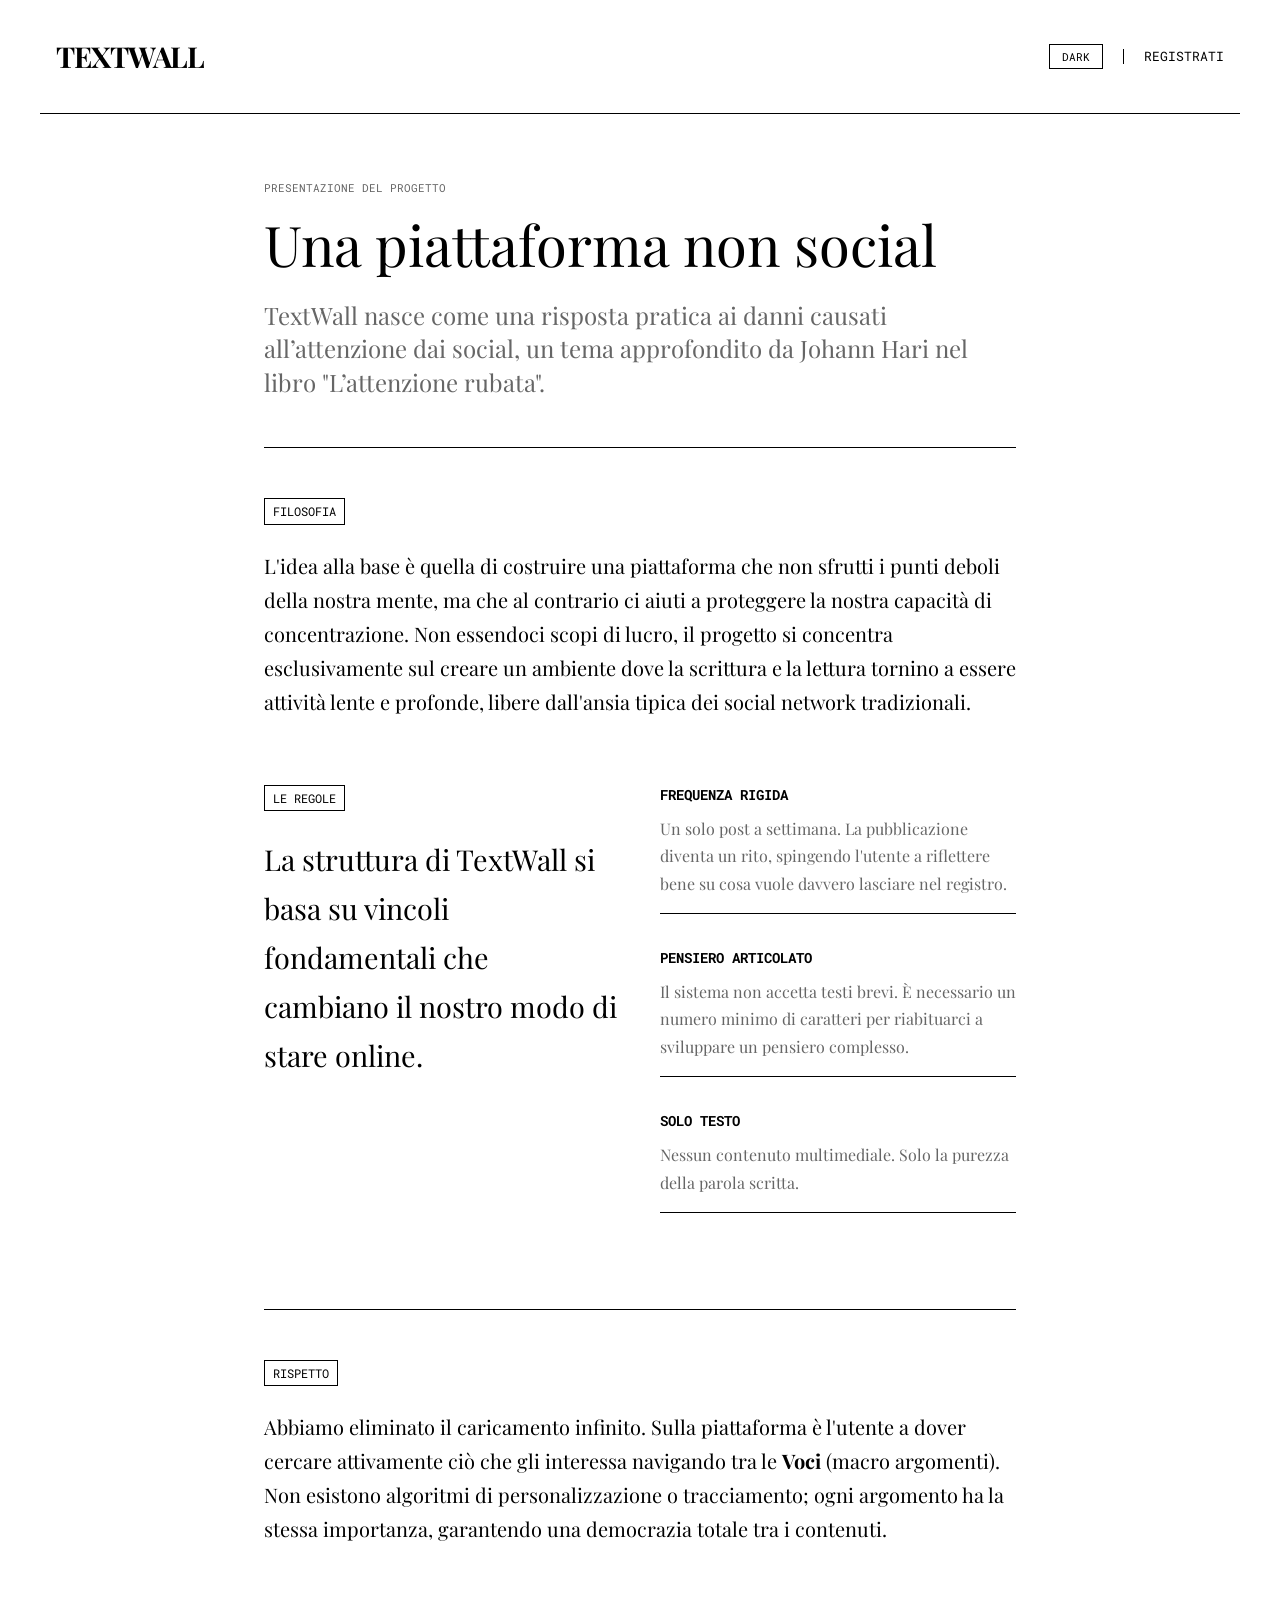
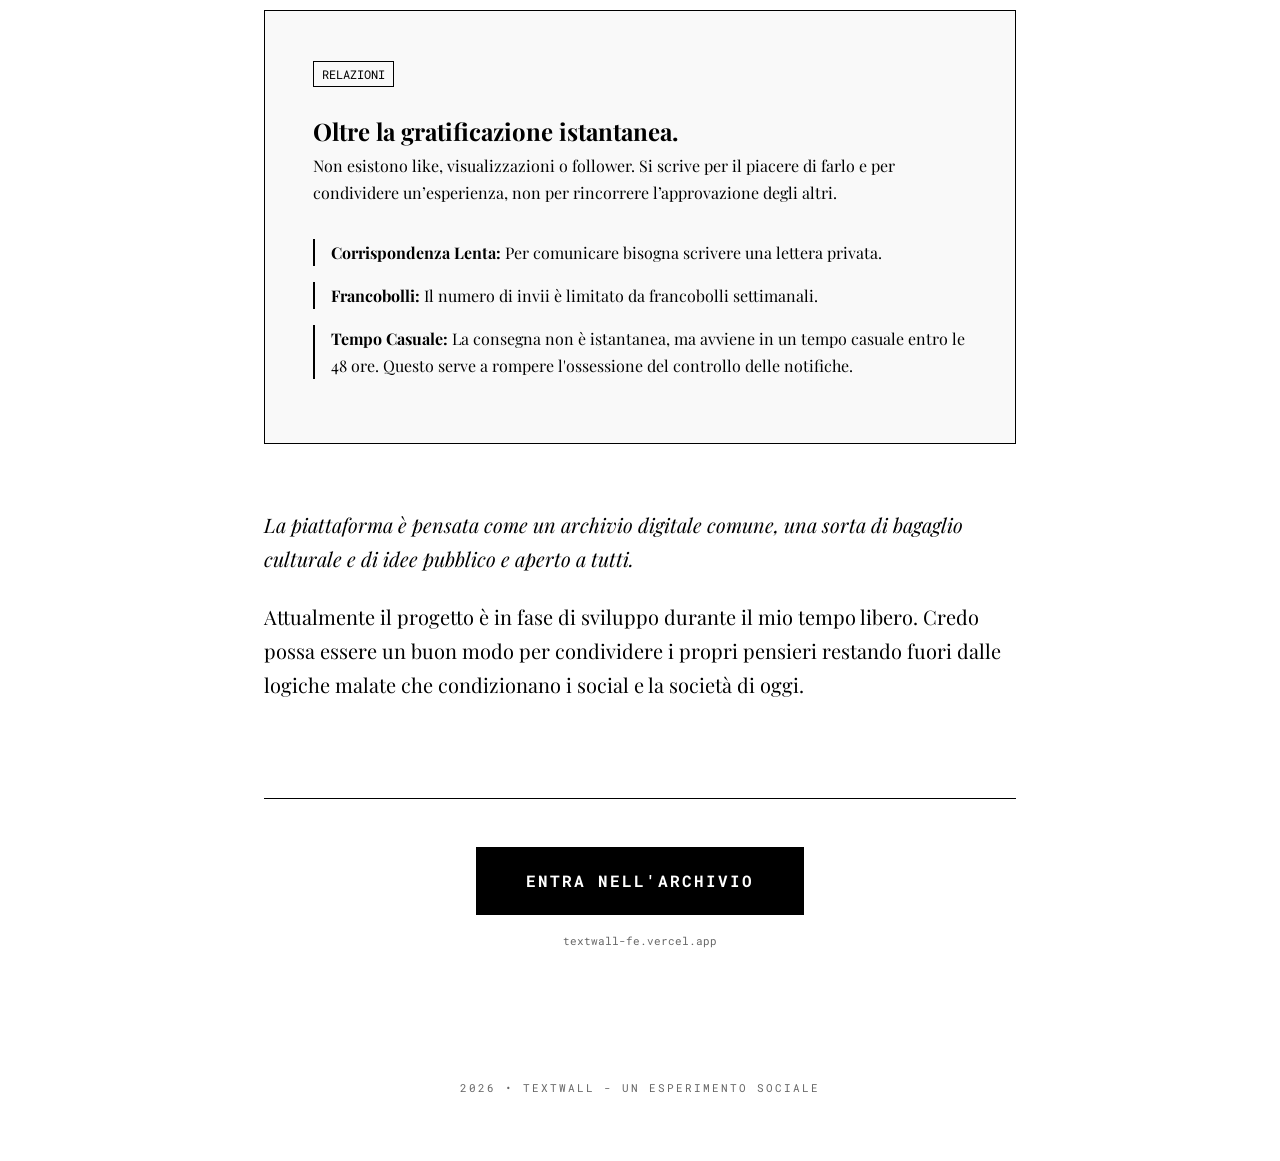
==== index.html @ 18a7e114 "init-landing-page" ====
<!DOCTYPE html>
<html lang="it">

<head>
  <meta charset="UTF-8">
  <meta name="viewport" content="width=device-width, initial-scale=1.0">
  <title>TextWall | Una piattaforma non social</title>
  <link rel="icon" href="logo.png" type="image/png">
  <link rel="stylesheet" href="style.css">
  <!-- Google Fonts -->
  <link
    href="https://fonts.googleapis.com/css2?family=Playfair+Display:ital,wght@0,400;0,700;1,400&family=Roboto+Mono:wght@300;400&display=swap"
    rel="stylesheet">
</head>

<body>

  <header class="navbar">
    <div class="logo">TEXTWALL</div>
    <nav class="nav-links">
      <button id="theme-toggle" class="btn-outline">DARK</button>
      <span class="divider"></span>
      <a href="https://textwall-fe.vercel.app/register" class="nav-item">Registrati</a>

    </nav>
  </header>

  <main class="container">
    <!-- Hero Section -->
    <section class="hero">
      <p class="section-label">PRESENTAZIONE DEL PROGETTO</p>
      <h1 class="main-title">Una piattaforma non social</h1>
      <p class="intro-text">
        TextWall nasce come una risposta pratica ai danni causati all’attenzione dai social,
        un tema approfondito da Johann Hari nel libro "L’attenzione rubata".
      </p>
    </section>

    <hr class="separator">

    <!-- Filosofia -->
    <section class="content-block">
      <div class="block-header">
        <span class="voice-tag">FILOSOFIA</span>
      </div>
      <div class="text-content">
        <p>
          L'idea alla base è quella di costruire una piattaforma che non sfrutti i punti deboli della nostra mente,
          ma che al contrario ci aiuti a proteggere la nostra capacità di concentrazione.
          Non essendoci scopi di lucro, il progetto si concentra esclusivamente sul creare un ambiente
          dove la scrittura e la lettura tornino a essere attività lente e profonde,
          libere dall'ansia tipica dei social network tradizionali.
        </p>
      </div>
    </section>

    <!-- Il Rito (Regole) -->
    <section class="content-block grid">
      <div class="column">
        <span class="voice-tag">LE REGOLE</span>
        <h2>La struttura di TextWall si basa su vincoli fondamentali che cambiano il nostro modo di stare online.</h2>
      </div>
      <div class="column">
        <div class="rule">
          <h3>FREQUENZA RIGIDA</h3>
          <p>Un solo post a settimana. La pubblicazione diventa un rito, spingendo l'utente a riflettere bene su cosa
            vuole davvero lasciare nel registro.</p>
        </div>
        <div class="rule">
          <h3>PENSIERO ARTICOLATO</h3>
          <p>Il sistema non accetta testi brevi. È necessario un numero minimo di caratteri per riabituarci a sviluppare
            un pensiero complesso.</p>
        </div>
        <div class="rule">
          <h3>SOLO TESTO</h3>
          <p>Nessun contenuto multimediale. Solo la purezza della parola scritta.</p>
        </div>
      </div>
    </section>

    <hr class="separator">

    <!-- Navigazione e Democrazia -->
    <section class="content-block">
      <div class="block-header">
        <span class="voice-tag">RISPETTO</span>
      </div>
      <div class="text-content">
        <p>
          Abbiamo eliminato il caricamento infinito. Sulla piattaforma è l'utente a dover cercare attivamente
          ciò che gli interessa navigando tra le <strong>Voci</strong> (macro argomenti).
          Non esistono algoritmi di personalizzazione o tracciamento; ogni argomento ha la stessa importanza,
          garantendo una democrazia totale tra i contenuti.
        </p>
      </div>
    </section>

    <!-- Gratificazione e Corrispondenza -->
    <section class="content-block highlighted-box">
      <div class="box-content">
        <span class="voice-tag">RELAZIONI</span>
        <h2>Oltre la gratificazione istantanea.</h2>
        <p>
          Non esistono like, visualizzazioni o follower. Si scrive per il piacere di farlo e per condividere
          un’esperienza,
          non per rincorrere l’approvazione degli altri.
        </p>
        <div class="correspondence-rules">
          <div class="rule-item">
            <strong>Corrispondenza Lenta:</strong> Per comunicare bisogna scrivere una lettera privata.
          </div>
          <div class="rule-item">
            <strong>Francobolli:</strong> Il numero di invii è limitato da francobolli settimanali.
          </div>
          <div class="rule-item">
            <strong>Tempo Casuale:</strong> La consegna non è istantanea, ma avviene in un tempo casuale entro le 48
            ore.
            Questo serve a rompere l'ossessione del controllo delle notifiche.
          </div>
        </div>
      </div>
    </section>

    <!-- Conclusione -->
    <section class="content-block footer-info">
      <div class="text-content">
        <p class="italic">
          La piattaforma è pensata come un archivio digitale comune, una sorta di bagaglio culturale e di idee pubblico
          e aperto a tutti.
        </p>
        <p>
          Attualmente il progetto è in fase di sviluppo durante il mio tempo libero. Credo possa essere un buon modo per
          condividere i propri pensieri
          restando fuori dalle logiche malate che condizionano i social e la società di oggi.
        </p>
      </div>
    </section>

    <!-- CTA Finale -->
    <section class="cta-area">
      <hr class="separator">
      <a href="https://textwall-fe.vercel.app/register" class="btn-main">ENTRA NELL'ARCHIVIO</a>
      <p class="url-display">textwall-fe.vercel.app</p>
    </section>
  </main>

  <footer class="footer">
    <p> 2026 • TEXTWALL - UN ESPERIMENTO SOCIALE</p>
  </footer>

  <script src="script.js"></script>
</body>

</html>
---- style.css ----
:root {
    --bg-color: #ffffff;
    --text-color: #000000;
    --dim-text: #666666;
    --border-color: #000000;
    --accent-bg: #f9f9f9;
    --font-serif: 'Playfair Display', serif;
    --font-mono: 'Roboto Mono', monospace;
}

[data-theme="dark"] {
    --bg-color: #0e0e0e;
    --text-color: #e4e4e4;
    --dim-text: #a0a0a0;
    --border-color: #333333;
    --accent-bg: #161616;
}

* {
    margin: 0;
    padding: 0;
    box-sizing: border-box;
}

body {
    background-color: var(--bg-color);
    color: var(--text-color);
    font-family: var(--font-serif);
    line-height: 1.7;
    transition: all 0.4s ease;
}

/* Header */
.navbar {
    max-width: 1200px;
    margin: 0 auto;
    padding: 2rem 1rem;
    display: flex;
    justify-content: space-between;
    align-items: center;
    border-bottom: 1px solid var(--border-color);
}

.logo {
    font-family: var(--font-serif);
    font-size: 1.8rem;
    font-weight: 700;
    letter-spacing: -1px;
}

.nav-links {
    display: flex;
    align-items: center;
    gap: 20px;
}

.nav-item {
    font-family: var(--font-mono);
    text-decoration: none;
    color: var(--text-color);
    font-size: 0.8rem;
    text-transform: uppercase;
}

.btn-outline {
    background: transparent;
    border: 1px solid var(--border-color);
    color: var(--text-color);
    padding: 4px 12px;
    font-family: var(--font-mono);
    font-size: 0.7rem;
    cursor: pointer;
}

.divider {
    width: 1px;
    height: 15px;
    background: var(--border-color);
}

/* Main Content */
.container {
    max-width: 800px;
    margin: 4rem auto;
    padding: 0 1.5rem;
}

.section-label {
    font-family: var(--font-mono);
    font-size: 0.7rem;
    color: var(--dim-text);
    margin-bottom: 1rem;
}

.main-title {
    font-size: 3.5rem;
    line-height: 1.1;
    margin-bottom: 1.5rem;
    font-weight: 400;
}

.intro-text {
    font-size: 1.5rem;
    line-height: 1.4;
    color: var(--dim-text);
}

.italic {
    font-style: italic;
}

.separator {
    border: none;
    border-top: 1px solid var(--border-color);
    margin: 3rem 0;
}

.content-block {
    margin-bottom: 4rem;
}

.voice-tag {
    font-family: var(--font-mono);
    font-size: 0.75rem;
    display: inline-block;
    border: 1px solid var(--border-color);
    padding: 2px 8px;
    margin-bottom: 1.5rem;
}

.text-content p {
    font-size: 1.25rem;
    margin-bottom: 1.5rem;
}

/* Grid Layout per le Regole */
.grid {
    display: grid;
    grid-template-columns: 1fr 1fr;
    gap: 40px;
}

.grid h2 {
    font-size: 1.8rem;
    font-weight: 400;
}

.rule {
    margin-bottom: 2rem;
    padding-bottom: 1rem;
    border-bottom: 1px solid var(--border-color);
}

.rule h3 {
    font-family: var(--font-mono);
    font-size: 0.9rem;
    margin-bottom: 0.5rem;
}

.rule p {
    font-size: 1rem;
    color: var(--dim-text);
}

/* Box Evidenziato */
.highlighted-box {
    background-color: var(--accent-bg);
    padding: 3rem;
    border: 1px solid var(--border-color);
}

.correspondence-rules {
    margin-top: 2rem;
}

.rule-item {
    font-size: 1rem;
    margin-bottom: 1rem;
    padding-left: 1rem;
    border-left: 2px solid var(--border-color);
}

/* CTA Area */
.cta-area {
    text-align: center;
    margin-top: 6rem;
}

.btn-main {
    display: inline-block;
    background: var(--text-color);
    color: var(--bg-color);
    padding: 20px 50px;
    text-decoration: none;
    font-family: var(--font-mono);
    font-weight: bold;
    letter-spacing: 2px;
    transition: opacity 0.3s;
}

.url-display {
    font-family: var(--font-mono);
    font-size: 0.7rem;
    margin-top: 1rem;
    color: var(--dim-text);
}

/* Footer */
.footer {
    text-align: center;
    padding: 4rem 0;
    font-family: var(--font-mono);
    font-size: 0.7rem;
    letter-spacing: 2px;
    color: var(--dim-text);
}

/* Responsive */
@media (max-width: 768px) {
    .main-title {
        font-size: 2.5rem;
    }

    .grid {
        grid-template-columns: 1fr;
    }

    .highlighted-box {
        padding: 1.5rem;
    }
}
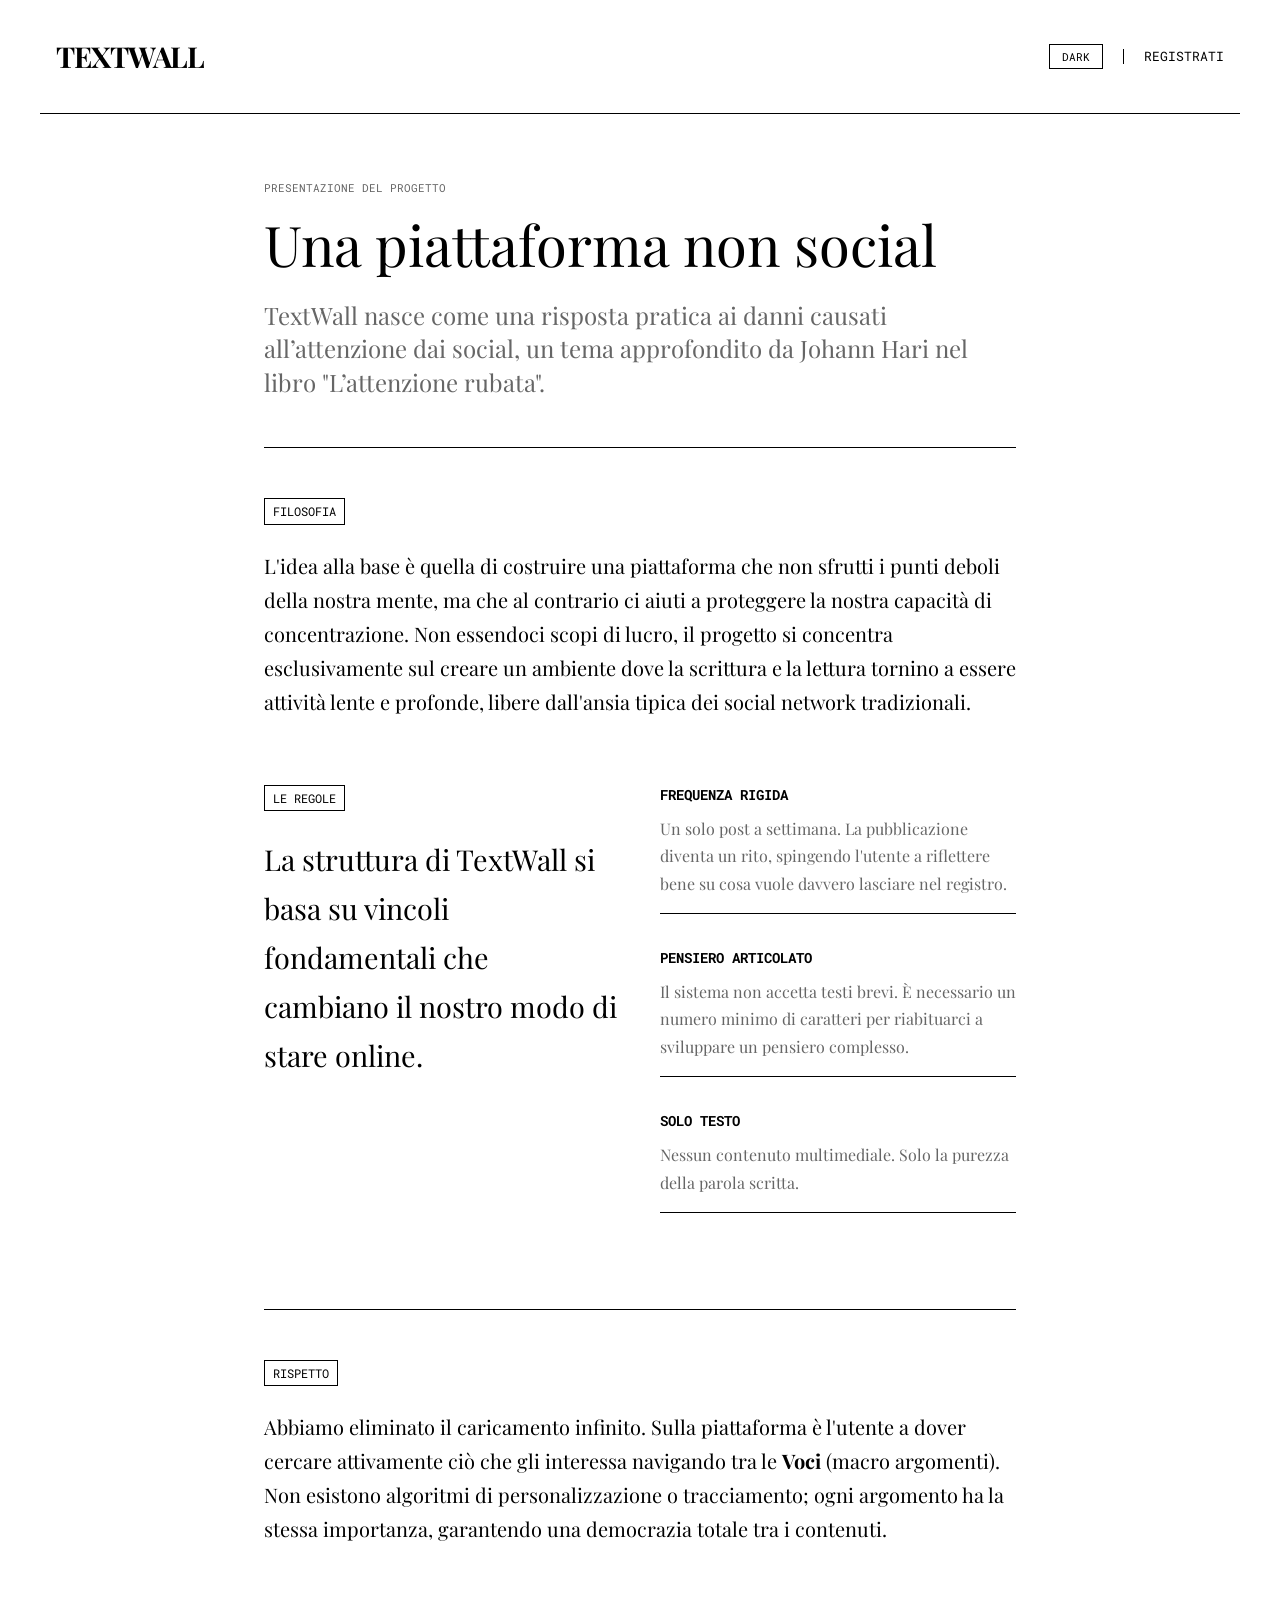
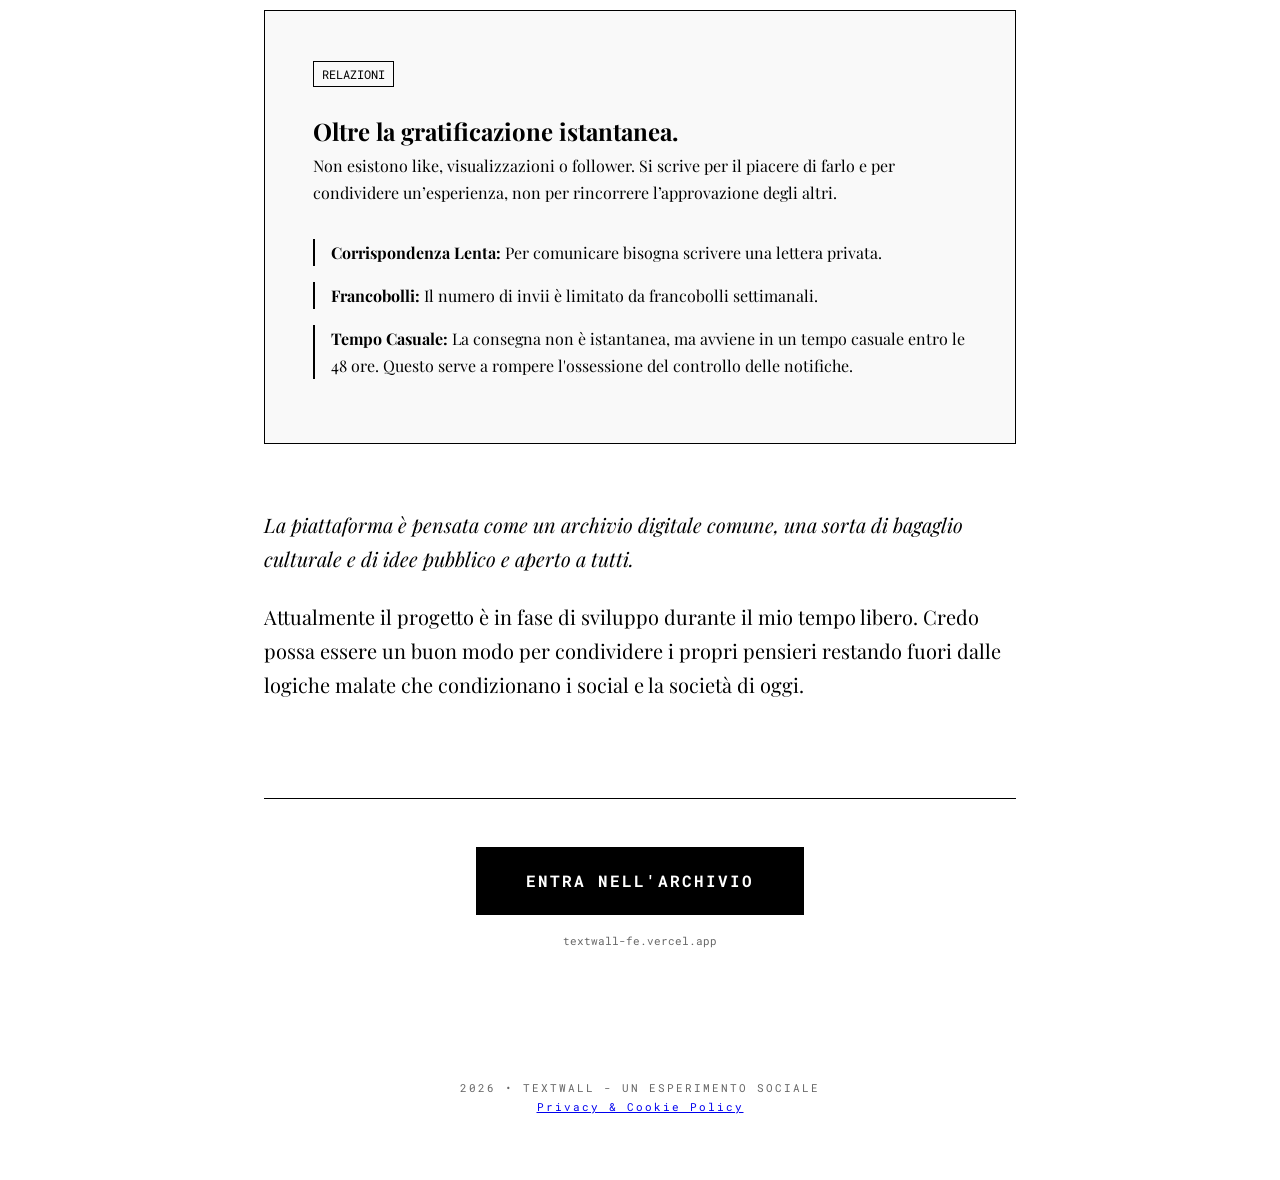
==== commit c8a3c3b4: "added Privacy & Cookie Page" ====
--- a/index.html
+++ b/index.html
@@ -146,8 +146,9 @@
 
   <footer class="footer">
     <p> 2026 • TEXTWALL - UN ESPERIMENTO SOCIALE</p>
+    <a href="legal.html">Privacy & Cookie Policy</a>
   </footer>
-
+  <script data-goatcounter="https://textwall.goatcounter.com/count" async src="//gc.zgo.at/count.js"></script>
   <script src="script.js"></script>
 </body>
 
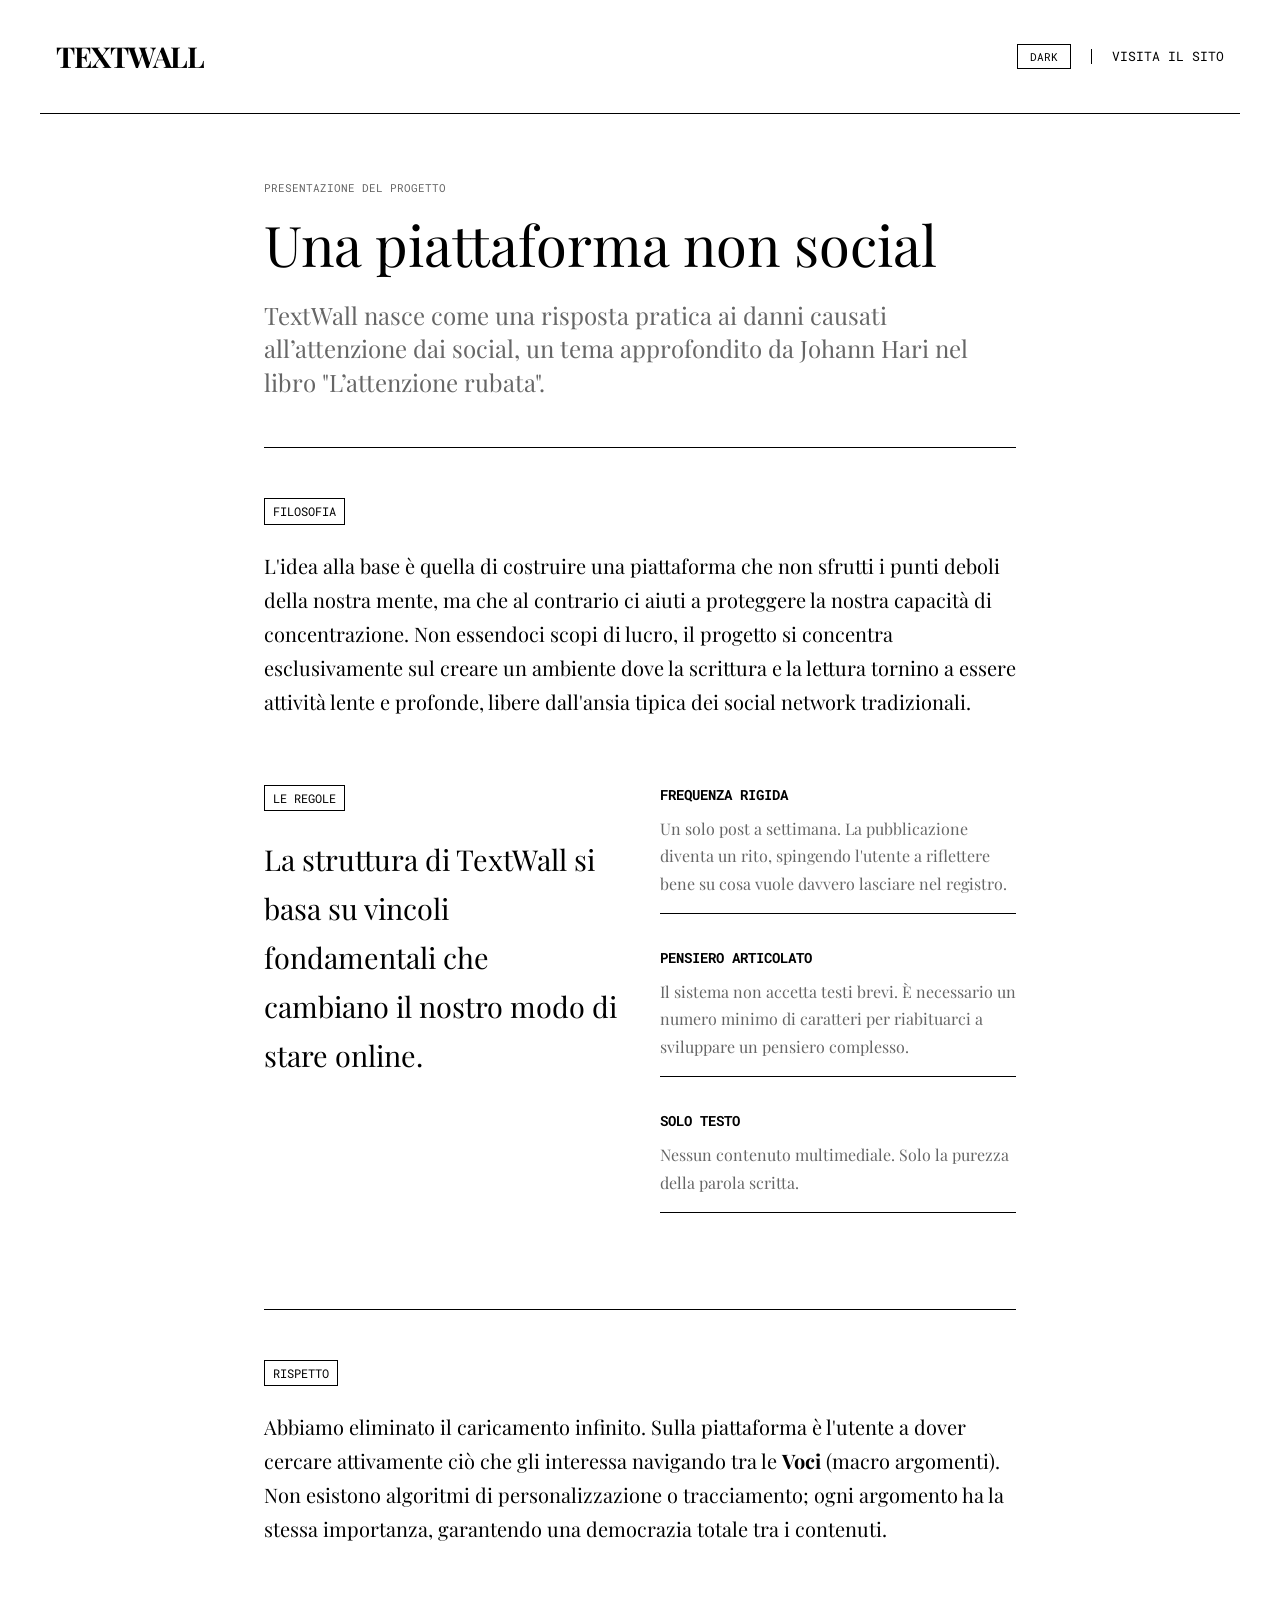
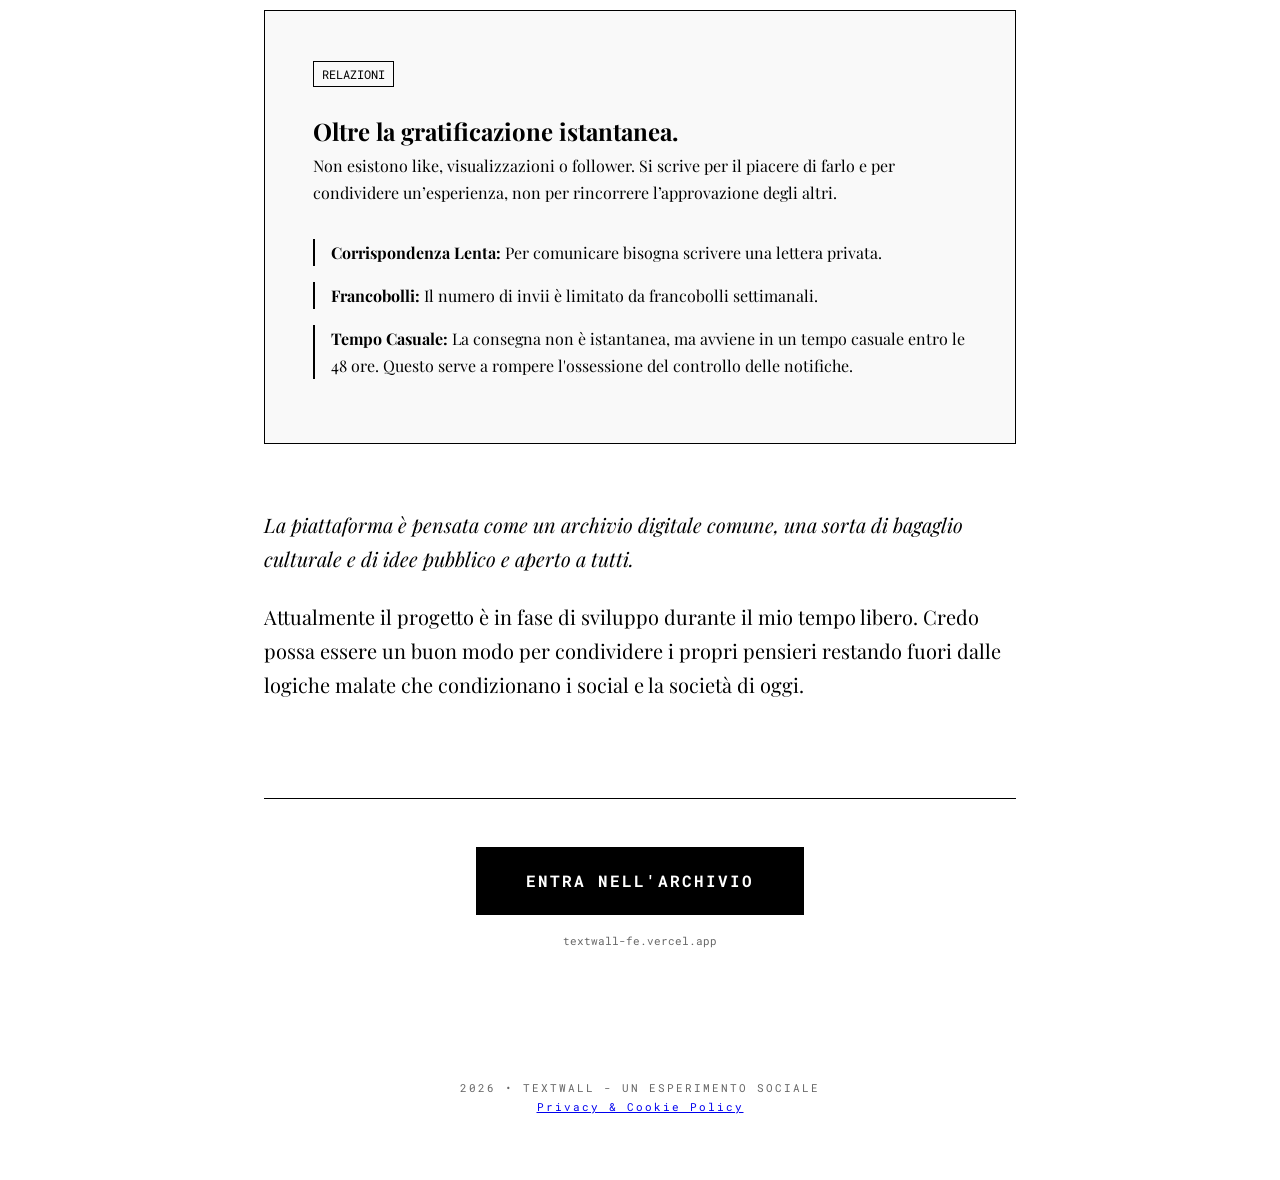
==== commit 742e4d06: "uploaded new link" ====
--- a/index.html
+++ b/index.html
@@ -20,7 +20,7 @@
     <nav class="nav-links">
       <button id="theme-toggle" class="btn-outline">DARK</button>
       <span class="divider"></span>
-      <a href="https://textwall-fe.vercel.app/register" class="nav-item">Registrati</a>
+      <a href="https://textwall-fe.vercel.app/" class="nav-item">Visita il sito</a>
 
     </nav>
   </header>
@@ -139,7 +139,7 @@
     <!-- CTA Finale -->
     <section class="cta-area">
       <hr class="separator">
-      <a href="https://textwall-fe.vercel.app/register" class="btn-main">ENTRA NELL'ARCHIVIO</a>
+      <a href="https://textwall-fe.vercel.app" class="btn-main">ENTRA NELL'ARCHIVIO</a>
       <p class="url-display">textwall-fe.vercel.app</p>
     </section>
   </main>
